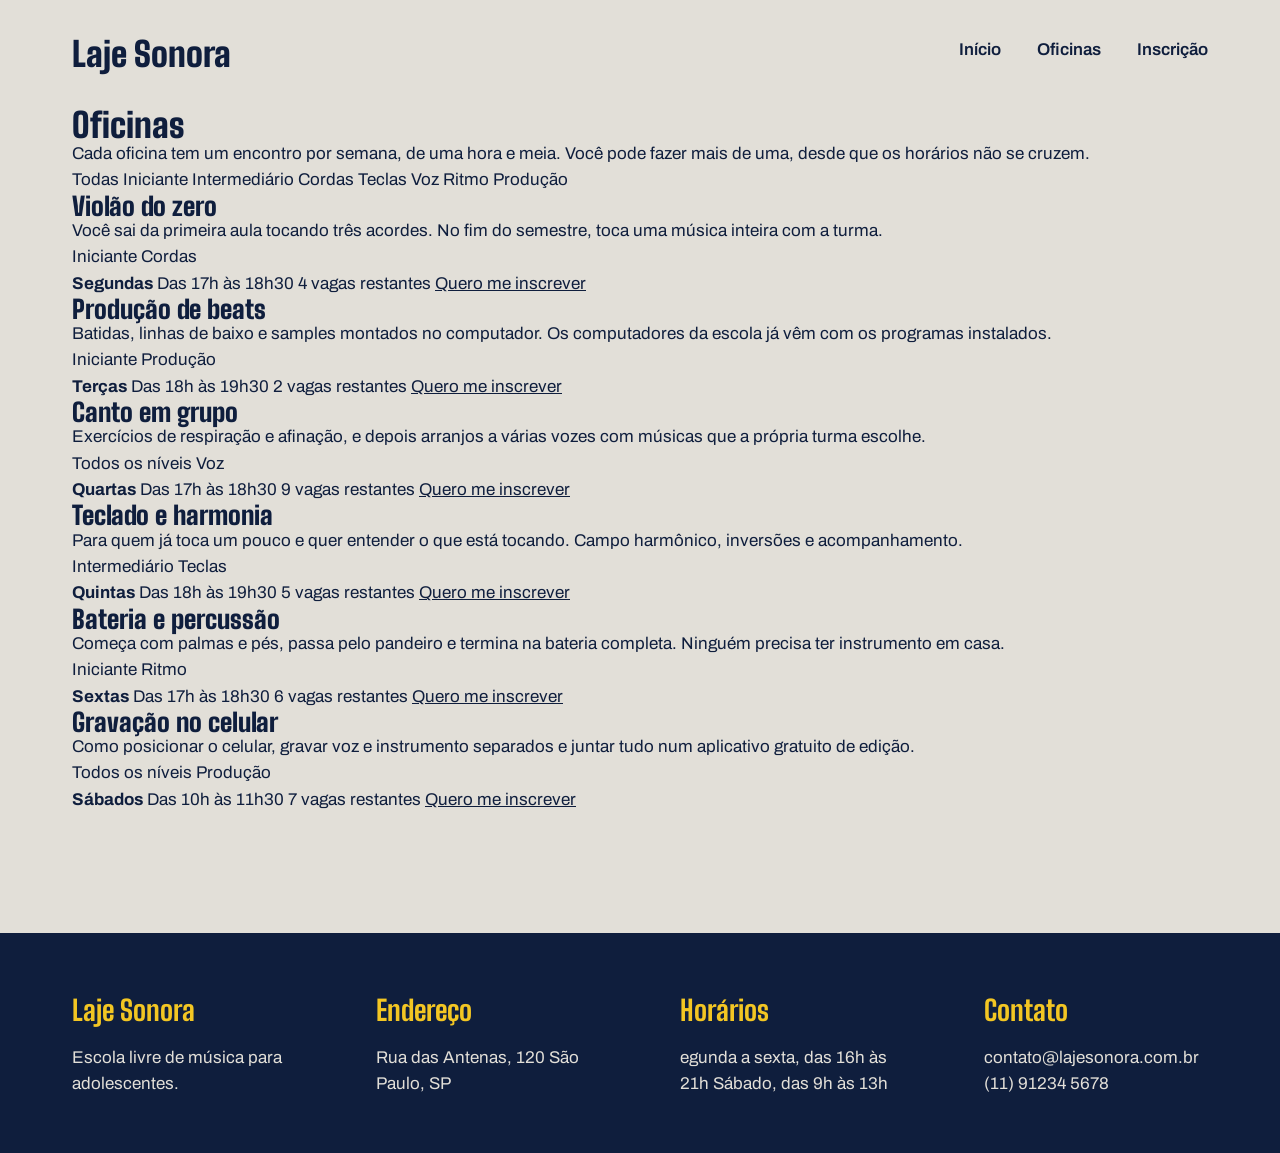
==== oficinas.html @ fb2efcd9 "HTML da página de oficinas" ====
<!DOCTYPE html>
<html lang="pt-br">

<head>
    <meta charset="UTF-8">
    <meta name="viewport" content="width=], initial-scale=1.0">
    <title>Laje Sonora | Oficinas</title>
    <link rel="stylesheet" href="oficinas.css">
    <link rel="preconnect" href="https://fonts.googleapis.com">
    <link rel="preconnect" href="https://fonts.gstatic.com" crossorigin>
    <link href="https://fonts.googleapis.com/css2?family=Archivo:ital,wght@0,100..900;1,100..900&display=swap"
        rel="stylesheet">
    <link rel="preconnect" href="https://fonts.googleapis.com">
    <link rel="preconnect" href="https://fonts.gstatic.com" crossorigin>
    <link href="https://fonts.googleapis.com/css2?family=Big+Shoulders:opsz,wght@10..72,100..900&display=swap"
        rel="stylesheet">
</head>

<body>
    <header class="conteudo topo">
        <a href="index.html" class="logo">Laje Sonora</a>
        <nav class="menu">
            <a href="index.html" class="Oficinas">Início</a>
            <a href="oficinas.html">Oficinas</a>
            <a href="inscrição.html">Inscrição</a>
        </nav>
    </header>

    <main class="conteudo">
        <h1 class="titulo-pagina">Oficinas</h1>

        <p class="subtitulo-pagina">Cada oficina tem um encontro por semana, de uma hora e meia. Você pode fazer mais de uma, desde que os horários não se cruzem.  </p>

        <div class="filtros">

            <span class="filtro" class="ativo">Todas</span>
            <span class="filtro">Iniciante</span>
            <span class="filtro">Intermediário</span>
            <span class="filtro">Cordas</span>
            <span class="filtro">Teclas</span>
            <span class="filtro">Voz</span>
            <span class="filtro">Ritmo</span>
            <span class="filtro">Produção</span>

        </div>

        <div class="lista">

            <article class="oficina">

                <div class="foto foto-azul">

                </div>

              <div class="oficina-texto">

                <h2>Violão do zero</h2>

                <p>Você sai da primeira aula tocando três acordes. No fim do semestre, toca uma música inteira com a turma.</p>

                <div class="etiquetas">

                    <span class="etiqueta">Iniciante</span>
                    <span class="etiqueta">Cordas</span>

                </div>
              </div>

              <div class="oficina-detalhes">

                <strong>Segundas</strong>

                <span>Das 17h às 18h30</span>

                <span>4 vagas restantes</span>

                <a href="inscrição.html">Quero me inscrever</a>
              </div>
            </article>

            <article class="oficina">

                <div class="foto foto-amarela">

                </div>

              <div class="oficina-texto">

                <h2>Produção de beats</h2>

                <p>Batidas, linhas de baixo e samples montados no computador. Os computadores da escola já vêm com os programas instalados.</p>

                <div class="etiquetas">

                    <span class="etiqueta">Iniciante</span>
                    <span class="etiqueta">Produção</span>

                </div>
              </div>

              <div class="oficina-detalhes">

                <strong>Terças</strong>

                <span>Das 18h às 19h30</span>

                <span>2 vagas restantes</span>

                <a href="inscrição.html">Quero me inscrever</a>
              </div>
            </article>

            <article class="oficina">

                <div class="foto foto-tinta">

                </div>

              <div class="oficina-texto">

                <h2>Canto em grupo</h2>

                <p>Exercícios de respiração e afinação, e depois arranjos a várias vozes com músicas que a própria turma escolhe.</p>

                <div class="etiquetas">

                    <span class="etiqueta">Todos os níveis</span>
                    <span class="etiqueta">Voz</span>

                </div>
              </div>

              <div class="oficina-detalhes">

                <strong>Quartas</strong>

                <span>Das 17h às 18h30</span>

                <span>9 vagas restantes</span>

                <a href="inscrição.html">Quero me inscrever</a>
              </div>
            </article>

            <article class="oficina">

                <div class="foto">

                </div>

              <div class="oficina-texto">

                <h2>Teclado e harmonia</h2>

                <p>Para quem já toca um pouco e quer entender o que está tocando. Campo harmônico, inversões e acompanhamento.</p>

                <div class="etiquetas">

                    <span class="etiqueta">Intermediário</span>
                    <span class="etiqueta">Teclas</span>

                </div>
              </div>

              <div class="oficina-detalhes">

                <strong>Quintas</strong>

                <span>Das 18h às 19h30</span>

                <span>5 vagas restantes</span>

                <a href="inscrição.html">Quero me inscrever</a>
              </div>
            </article>

            <article class="oficina">

                <div class="foto foto-azul">

                </div>

              <div class="oficina-texto">

                <h2>Bateria e percussão</h2>

                <p>Começa com palmas e pés, passa pelo pandeiro e termina na bateria completa. Ninguém precisa ter instrumento em casa.</p>

                <div class="etiquetas">

                    <span class="etiqueta">Iniciante</span>
                    <span class="etiqueta">Ritmo</span>

                </div>
              </div>

              <div class="oficina-detalhes">

                <strong>Sextas</strong>

                <span>Das 17h às 18h30</span>

                <span>6 vagas restantes</span>

                <a href="inscrição.html">Quero me inscrever</a>
              </div>
            </article>

            <article class="oficina">

                <div class="foto foto-amarela">

                </div>

              <div class="oficina-texto">

                <h2>Gravação no celular</h2>

                <p>Como posicionar o celular, gravar voz e instrumento separados e juntar tudo num aplicativo gratuito de edição.</p>

                <div class="etiquetas">

                    <span class="etiqueta">Todos os níveis</span>
                    <span class="etiqueta">Produção</span>

                </div>
              </div>

              <div class="oficina-detalhes">

                <strong>Sábados</strong>

                <span>Das 10h às 11h30</span>

                <span>7 vagas restantes</span>

                <a href="inscrição.html">Quero me inscrever</a>
              </div>
            </article>
        </div>
    </main>

    <footer class="rodape">
        <div class="conteudo rodape-colunas">
            <div class="rodape-coluna">
                <h4>Laje Sonora</h4>
                <p>Escola livre de música para adolescentes.</p>
            </div>
            <br>
            <div class="rodape-coluna">
                <h4>Endereço</h4>
                <p>Rua das Antenas, 120
                    São Paulo, SP
                </p>
            </div>
            <br>
            <div class="rodape-coluna">
                <h4>Horários</h4>
                <p>egunda a sexta, das 16h às 21h
                    Sábado, das 9h às 13h
                </p>
            </div>
            <br>
            <div class="rodape-coluna">
                <h4>Contato</h4>
                <p>contato@lajesonora.com.br
                    (11) 91234 5678
                </p>
            </div>
        </div>
    </footer>
</body>

</html>
---- oficinas.css ----
* {
    margin: 0;
    padding: 0;
    box-sizing: border-box;
}

:root {
    --concreto: #E2DFD8;
    --concreto-escuro: #CBC7BE;
    --tinta: #0F1E3D;
    --caixa-dagua: #1F5FBF;
    --fita: #F3C623;
    --branco: #FFFFFF;

    --fonte-cartaz: "Big Shoulders", "Arial Narrow", sans-serif;
    --fonte-texto: "Archivo", Arial, sans-serif;
}

body {
    background: var(--concreto);
    color: var(--tinta);
    font-family: var(--fonte-texto);
    font-size: 17px;
    line-height: 1.55;
}

a {
    color: inherit;
}

h1,
h2,
h3 {
    font-family: var(--fonte-cartaz);
    font-weight: 900;
    line-height: 0.95;
}

.conteudo {
    max-width: 1200px;
    margin-inline: auto;
    padding-inline: 32px;
}

.conteudo {
    max-width: 1200px;
    margin-inline: auto;
    padding-inline: 32px;
}

.topo {
    padding-block: 28px;
    display: flex;
    justify-content: space-between;
    align-items: center;
}

.logo {
    font-family: var(--fonte-cartaz);
    font-size: 34px;
    font-weight: 900;
    text-decoration: none;
}

.menu {
    display: flex;
    gap: 36px;
}

.menu a {
    font-weight: 600;
    text-decoration: none;
    padding-bottom: 4px;
    border-bottom: 4px solid transparent;
}

.menu a:hover {
    border-bottom-color: var(--tinta);
}

.menu a.atual {
    border-bottom-color: var(--fita);
}

.rodape {
    margin-top: 120px;
    background: var(--tinta);
    color: var(--concreto);
    padding-block: 56px;
}

.rodape-colunas {
    display: flex;
    gap: 40px;
}

.rodape-coluna {
    flex: 1;
}

.rodape h4 {
    font-family: var(--fonte-cartaz);
    font-size: 28px;
    color: var(--fita);
    margin-bottom: 12px;
}

.foto {
    background: var(--concreto-escuro);
}

.foto-azul {
    background: var(--caixa-dagua);
}

.foto-amarela {
    background: var(--fita);
}

.foto-tinta {
    background: var(--tinta);
}
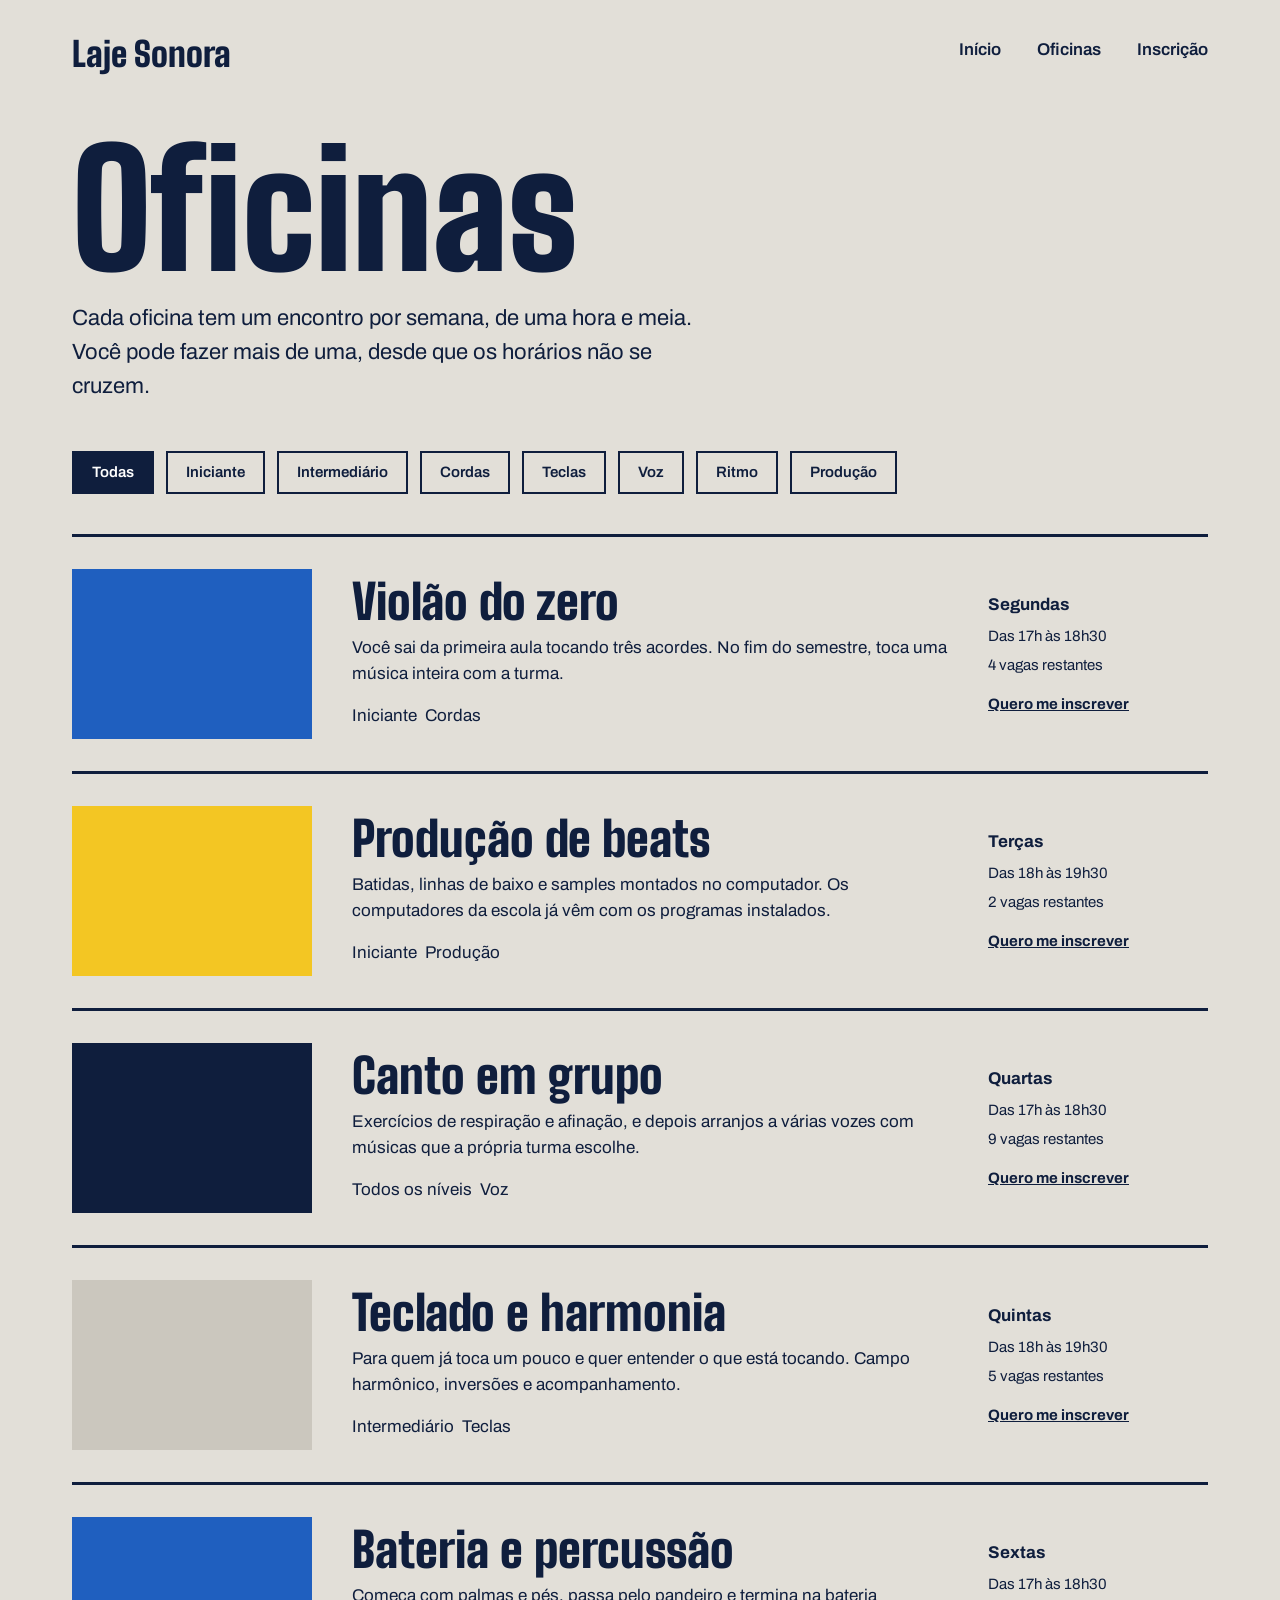
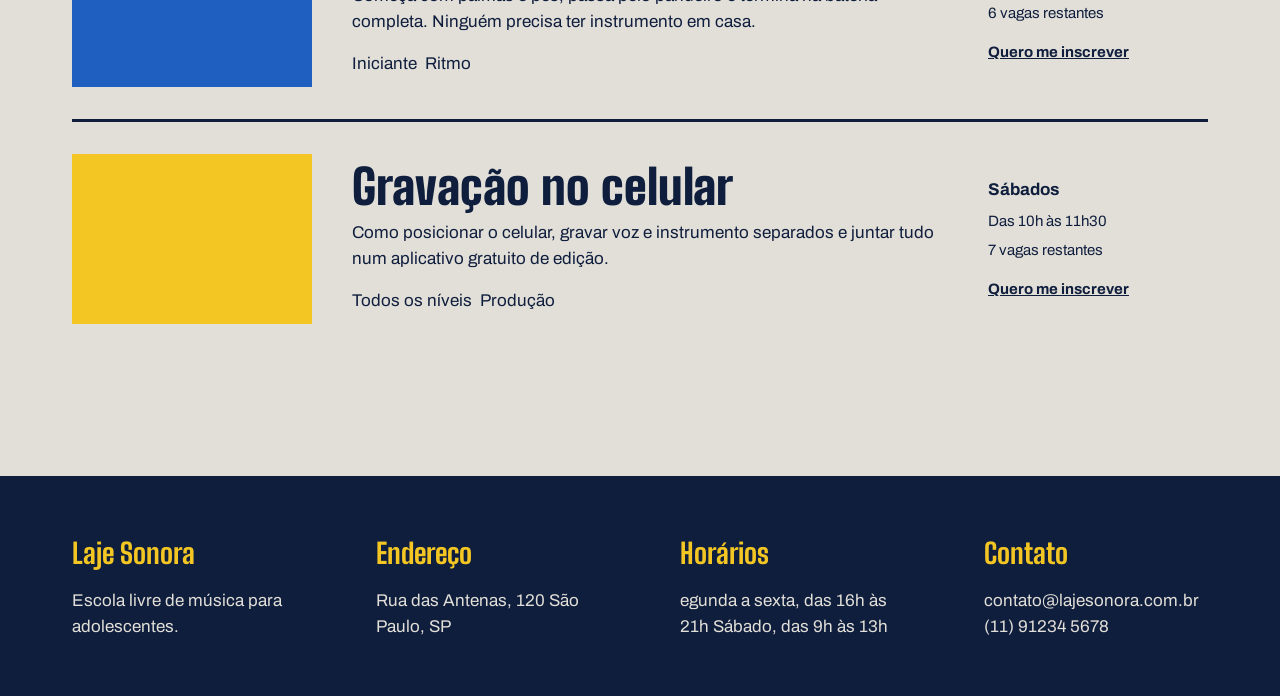
==== commit 8b5f4583: "Página de oficinas pronta" ====
--- a/oficinas.html
+++ b/oficinas.html
@@ -33,7 +33,7 @@
 
         <div class="filtros">
 
-            <span class="filtro" class="ativo">Todas</span>
+            <span class="filtro ativo">Todas</span>
             <span class="filtro">Iniciante</span>
             <span class="filtro">Intermediário</span>
             <span class="filtro">Cordas</span>
--- a/oficinas.css
+++ b/oficinas.css
@@ -120,3 +120,91 @@
 .foto-tinta {
     background: var(--tinta);
 }
+
+.titulo-pagina{
+    font-size: 160px;
+    margin-top: 24px;
+}
+
+.subtitulo-pagina{
+    font-size: 22px;
+    max-width: 640px;
+    margin-top: 16px;
+}
+
+.filtros{
+    margin-top: 48px;
+    display: flex;
+    flex-wrap: wrap;
+    gap: 12px;
+}
+
+.filtro{
+    border: 2px solid var(--tinta);
+    padding: 8px 18px;
+    font-weight: 600;
+    font-size: 15px;
+}
+
+.filtro.ativo{
+    background: var(--tinta);
+    color: var(--branco);
+}
+
+.lista{
+    margin-top: 40px;
+}
+
+.oficina{
+   padding-block: 32px;
+   border-top: 3px solid var(--tinta);
+   display: flex;
+   align-items: center;
+   gap: 40px;
+}
+
+.oficina .foto{
+    width: 240px;
+    height: 170px;
+    flex-shrink: 0;
+}
+
+.oficina-texto{
+    flex: 1;
+}
+
+.oficina h2{
+    font-size: 48px;
+    margin-bottom: 10px;
+}
+
+.etiquetas{
+    margin-top: 16px;
+    display: flex;
+    gap: 8px;
+}
+
+.etqueta{
+    background: var(--branco);
+    padding-block: 4px;
+    padding-inline: 12px;
+    font-size: 14px;
+    font-weight: 600;
+}
+
+.oficina-detalhes{
+    width: 220px;
+    font-size: 15px;
+    display: flex;
+    flex-direction: column;
+    gap: 6px;
+}
+
+.oficina-detalhes strong{
+    font-size: 17px;
+}
+
+.oficina-detalhes a{
+    margin-top: 10px;
+    font-weight: 700;
+}
